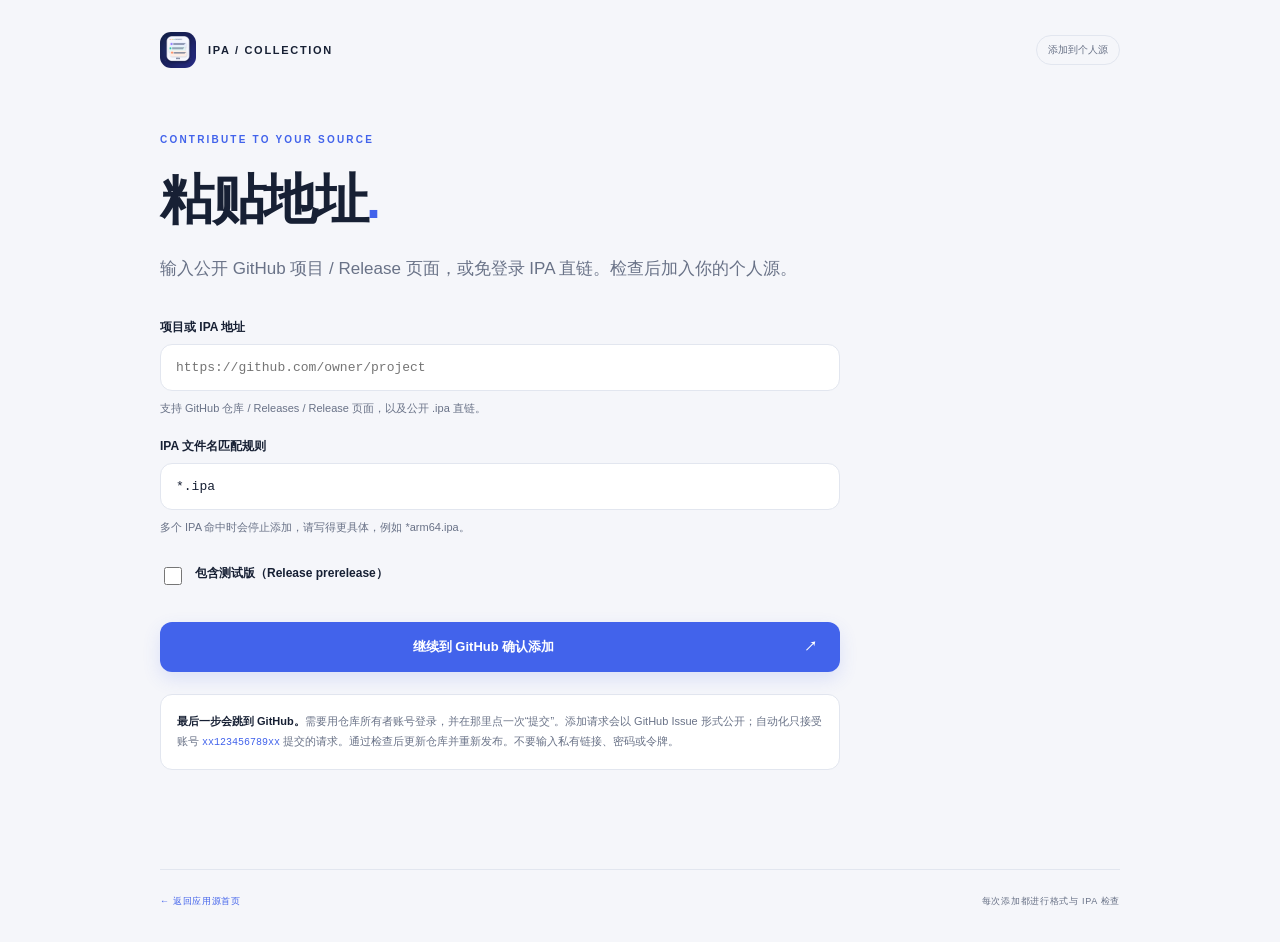
==== public/add.html @ 88cfee0f "Add files via upload" ====
<!doctype html>
<html lang="zh-CN">
<head>
<meta charset="utf-8"><meta name="viewport" content="width=device-width, initial-scale=1, viewport-fit=cover">
<meta name="color-scheme" content="light dark"><meta name="referrer" content="no-referrer">
<meta http-equiv="Content-Security-Policy" content="default-src 'self'; img-src 'self' https:; script-src 'self'; style-src 'self'; connect-src 'self'; base-uri 'none'; object-src 'none'; form-action 'self' https://github.com">
<title>添加应用 · 我的 IPA 应用源</title>
<link rel="icon" type="image/png" href="apple-touch-icon-v2.png"><link rel="apple-touch-icon" sizes="180x180" href="apple-touch-icon-v2.png"><link rel="stylesheet" href="style.css">
<script src="add.js" defer></script>
</head>
<body>
<main>
<header><a class="brand" href="./"><img src="apple-touch-icon-v2.png" width="36" height="36" alt=""><span>IPA / COLLECTION</span></a><span class="pill">添加到个人源</span></header>
<section class="hero add-hero">
<p class="eyebrow">CONTRIBUTE TO YOUR SOURCE</p>
<h1>粘贴地址<span class="dot">.</span></h1>
<p class="lead">输入公开 GitHub 项目 / Release 页面，或免登录 IPA 直链。检查后加入你的个人源。</p>
<form id="add-form">
<label for="project-url">项目或 IPA 地址</label>
<input id="project-url" name="url" type="url" placeholder="https://github.com/owner/project" autocomplete="url" required>
<p class="field-hint">支持 GitHub 仓库 / Releases / Release 页面，以及公开 .ipa 直链。</p>
<label for="asset-pattern">IPA 文件名匹配规则</label>
<input id="asset-pattern" name="pattern" type="text" value="*.ipa" maxlength="120" autocomplete="off">
<p class="field-hint">多个 IPA 命中时会停止添加，请写得更具体，例如 *arm64.ipa。</p>
<label class="check-row"><input id="prerelease" type="checkbox"><span>包含测试版（Release prerelease）</span></label>
<button class="submit-button" type="submit">继续到 GitHub 确认添加 <span aria-hidden="true">↗</span></button>
</form>
<div class="privacy-note"><strong>最后一步会跳到 GitHub。</strong>需要用仓库所有者账号登录，并在那里点一次“提交”。添加请求会以 GitHub Issue 形式公开；自动化只接受账号 <code>xx123456789xx</code> 提交的请求。通过检查后更新仓库并重新发布。不要输入私有链接、密码或令牌。</div>
<p class="notice" id="form-message" role="status"></p>
</section>
<footer><a href="./">← 返回应用源首页</a><span>每次添加都进行格式与 IPA 检查</span></footer>
</main>
</body></html>
---- public/style.css ----
:root{color-scheme:light dark;--bg:#f5f6fa;--card:#fff;--ink:#172034;--muted:#697287;--line:#e2e6ef;--accent:#4263eb}*{box-sizing:border-box}body{margin:0;background:var(--bg);color:var(--ink);font-family:-apple-system,BlinkMacSystemFont,"Segoe UI",sans-serif;-webkit-font-smoothing:antialiased}main{max-width:1040px;padding:0 40px;margin:auto}header{height:100px;display:flex;align-items:center;justify-content:space-between;gap:12px}.brand{display:flex;align-items:center;gap:12px;color:var(--ink);font-size:11px;font-weight:750;letter-spacing:1.7px;text-decoration:none}.brand img{border-radius:11px}.pill{font-size:10px;color:var(--muted);border:1px solid var(--line);border-radius:30px;padding:7px 11px;white-space:nowrap}.hero{padding:56px 0 58px;max-width:730px}.eyebrow{font-size:10px;font-weight:750;color:var(--accent);letter-spacing:2.2px;margin:0 0 24px}h1{font-size:68px;line-height:1.13;letter-spacing:-2.5px;margin:0;font-weight:800;overflow-wrap:anywhere}.dot{color:var(--accent)}.lead{font-size:17px;line-height:1.8;color:var(--muted);margin:24px 0 28px}.actions{display:flex;gap:12px;align-items:center;flex-wrap:wrap}button,.secondary,.submit-button{font:inherit;font-size:13px;font-weight:650;border-radius:12px;padding:15px 22px;cursor:pointer;text-decoration:none;border:1px solid transparent}button{background:var(--accent);color:#fff;box-shadow:0 7px 18px #4263eb25}button span{margin-left:20px}.secondary{color:var(--ink);background:var(--card);border-color:var(--line)}.url-label{display:block;margin-top:28px;font-size:11px;color:var(--muted)}input{margin-top:8px;display:block;width:100%;padding:12px;border:1px solid var(--line);border-radius:8px;font-family:ui-monospace,monospace;font-size:11px;color:var(--muted);background:var(--card)}.notice{font-size:11px;line-height:1.7;color:var(--muted);min-height:19px}.collection{border-top:1px solid var(--line);padding:30px 0}.section-heading{display:flex;align-items:center;justify-content:space-between;margin-bottom:20px}h2{font-size:19px;letter-spacing:-.5px;margin:0}#count{font-size:11px;color:var(--muted)}.empty{padding:42px 20px;border:1px dashed #cfd5e3;border-radius:18px;text-align:center;background:var(--card)}.empty .symbol{font-size:28px;color:var(--accent);margin-bottom:15px}.empty h3{font-size:16px;margin:0 0 10px}.empty p{font-size:12px;color:var(--muted);line-height:1.9;margin:0}.app-card{display:flex;align-items:center;gap:16px;padding:20px;background:var(--card);border:1px solid var(--line);border-radius:16px;margin-bottom:12px}.app-icon{border-radius:13px;object-fit:cover;flex-shrink:0}.app-info{min-width:0;flex:1}.app-info h3{font-size:16px;margin:0 0 5px;overflow-wrap:anywhere}.app-id,.app-meta{font-size:11px;color:var(--muted);margin:4px 0;overflow-wrap:anywhere}.download{font-size:11px;color:var(--accent);font-weight:700;text-decoration:none;white-space:nowrap}.notes{display:grid;grid-template-columns:repeat(3,1fr);gap:30px;margin:18px 0 50px}.number{font:12px ui-monospace,monospace;color:var(--accent)}.notes h3{font-size:13px;margin:12px 0 8px}.notes p{font-size:11px;line-height:1.9;color:var(--muted);margin:0}footer{display:flex;justify-content:space-between;gap:14px;border-top:1px solid var(--line);padding:25px 0 35px;font-size:9px;color:var(--muted);letter-spacing:.7px}@media(max-width:600px){main{padding:0 24px}header{height:82px}.brand{font-size:9px;letter-spacing:1px;gap:9px}.brand img{width:30px;height:30px}.hero{padding:38px 0 36px}h1{font-size:49px;letter-spacing:-1.8px}.lead{font-size:15px}.notes{grid-template-columns:1fr;gap:25px;margin:12px 0 35px}.notes>div{display:grid;grid-template-columns:30px 1fr;column-gap:10px}.notes h3{margin:0 0 6px}.notes p{grid-column:2}.number{grid-row:1/3}.app-card{padding:14px;gap:10px}.app-icon{width:44px;height:44px}.app-info h3{font-size:14px}footer{font-size:8px;flex-wrap:wrap}}@media(prefers-color-scheme:dark){:root{--bg:#111521;--card:#191f2e;--ink:#edf1fa;--muted:#9aa5bc;--line:#2b3447;--accent:#91a6ff}.empty{border-color:#34415c}button{color:#111521}}

.add-hero{max-width:680px;padding-top:34px}.add-hero h1{font-size:54px;margin-bottom:12px}.add-hero form{margin-top:34px}.add-hero form>label{display:block;margin:21px 0 8px;font-size:12px;font-weight:700;color:var(--ink)}.add-hero input[type=url],.add-hero input[type=text]{font:13px ui-monospace,monospace;color:var(--ink);padding:15px;border:1px solid var(--line);border-radius:12px;background:var(--card);outline:none}.add-hero input:focus{border-color:var(--accent);box-shadow:0 0 0 3px color-mix(in srgb,var(--accent) 17%,transparent)}.field-hint{font-size:11px;line-height:1.7;color:var(--muted);margin:8px 0}.check-row{display:flex!important;align-items:center;gap:10px;margin:22px 0!important;font-size:12px!important}.check-row input{width:18px;height:18px;accent-color:var(--accent)}.submit-button{width:100%;margin-top:12px;background:var(--accent);color:white;box-shadow:0 7px 18px #4263eb25}.submit-button span{float:right}.privacy-note{margin-top:22px;padding:16px;border-radius:12px;border:1px solid var(--line);background:var(--card);font-size:11px;line-height:1.85;color:var(--muted)}.privacy-note strong{color:var(--ink)}.privacy-note code{font-size:10px;color:var(--accent)}footer a{color:var(--accent);text-decoration:none}@media(prefers-color-scheme:dark){.submit-button{color:#111521}}@media(max-width:600px){.add-hero{padding-top:20px}.add-hero h1{font-size:44px}.add-hero form{margin-top:26px}}
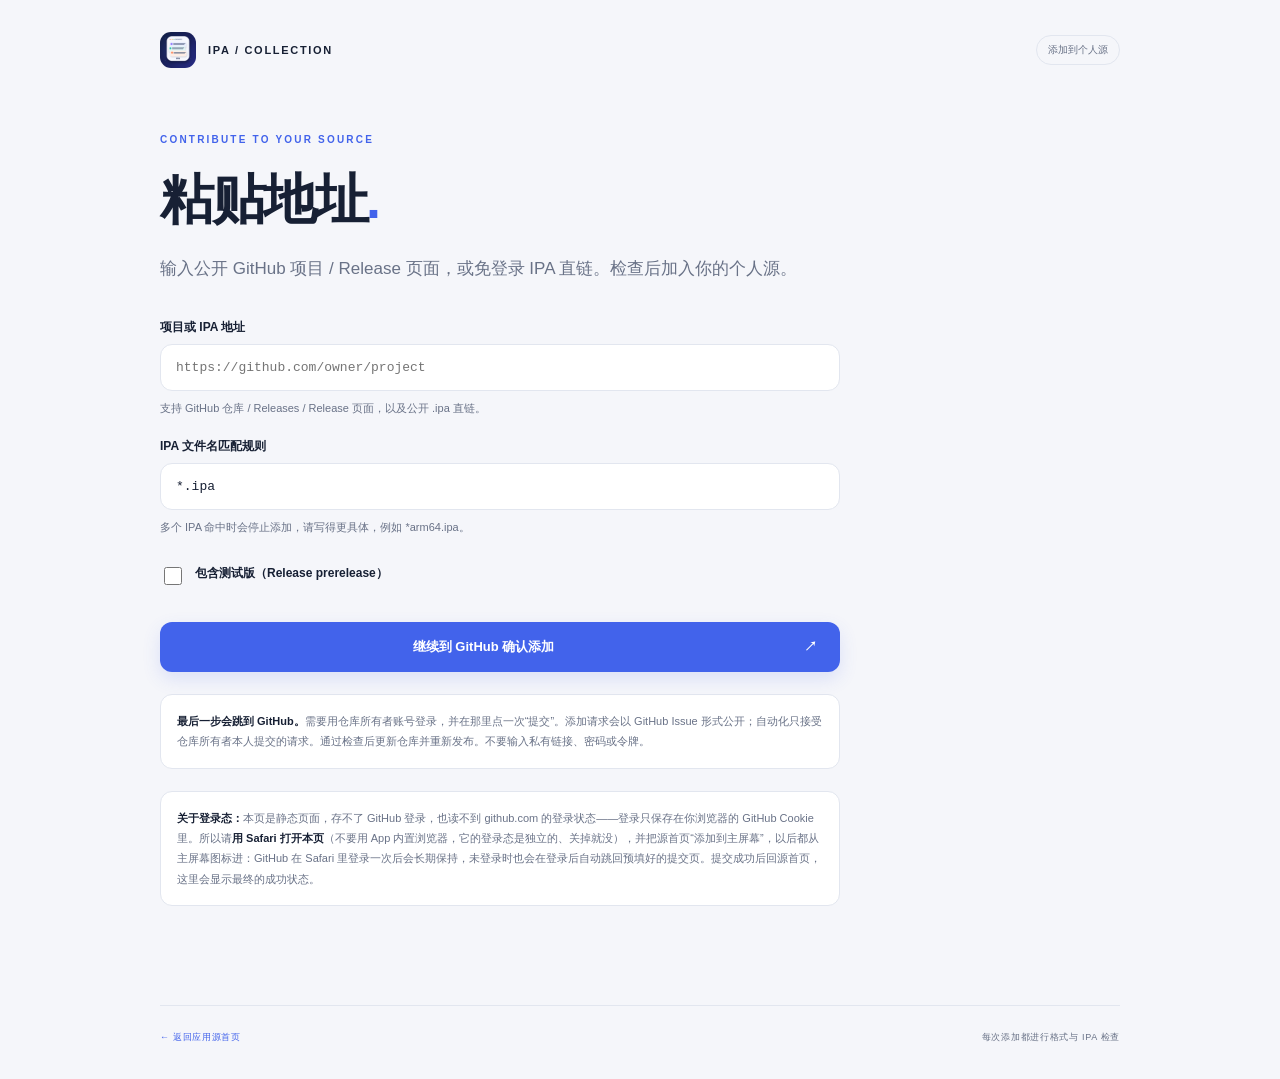
==== commit 18ec563a: "Upgrade IPA source template to v1.3.0: public/add.html" ====
--- a/public/add.html
+++ b/public/add.html
@@ -2,7 +2,11 @@
 <html lang="zh-CN">
 <head>
 <meta charset="utf-8"><meta name="viewport" content="width=device-width, initial-scale=1, viewport-fit=cover">
-<meta name="color-scheme" content="light dark"><meta name="referrer" content="no-referrer">
+<meta name="color-scheme" content="light dark">
+<meta name="mobile-web-app-capable" content="yes">
+<meta name="apple-mobile-web-app-capable" content="yes">
+<meta name="apple-mobile-web-app-title" content="IPA 应用源">
+<meta name="referrer" content="no-referrer">
 <meta http-equiv="Content-Security-Policy" content="default-src 'self'; img-src 'self' https:; script-src 'self'; style-src 'self'; connect-src 'self'; base-uri 'none'; object-src 'none'; form-action 'self' https://github.com">
 <title>添加应用 · 我的 IPA 应用源</title>
 <link rel="icon" type="image/png" href="apple-touch-icon-v2.png"><link rel="apple-touch-icon" sizes="180x180" href="apple-touch-icon-v2.png"><link rel="stylesheet" href="style.css">
@@ -25,7 +29,8 @@
 <label class="check-row"><input id="prerelease" type="checkbox"><span>包含测试版（Release prerelease）</span></label>
 <button class="submit-button" type="submit">继续到 GitHub 确认添加 <span aria-hidden="true">↗</span></button>
 </form>
-<div class="privacy-note"><strong>最后一步会跳到 GitHub。</strong>需要用仓库所有者账号登录，并在那里点一次“提交”。添加请求会以 GitHub Issue 形式公开；自动化只接受账号 <code>xx123456789xx</code> 提交的请求。通过检查后更新仓库并重新发布。不要输入私有链接、密码或令牌。</div>
+<div class="privacy-note"><strong>最后一步会跳到 GitHub。</strong>需要用仓库所有者账号登录，并在那里点一次“提交”。添加请求会以 GitHub Issue 形式公开；自动化只接受仓库所有者本人提交的请求。通过检查后更新仓库并重新发布。不要输入私有链接、密码或令牌。</div>
+<div class="privacy-note"><strong>关于登录态：</strong>本页是静态页面，存不了 GitHub 登录，也读不到 github.com 的登录状态——登录只保存在你浏览器的 GitHub Cookie 里。所以请<strong>用 Safari 打开本页</strong>（不要用 App 内置浏览器，它的登录态是独立的、关掉就没），并把源首页“添加到主屏幕”，以后都从主屏幕图标进：GitHub 在 Safari 里登录一次后会长期保持，未登录时也会在登录后自动跳回预填好的提交页。提交成功后回源首页，这里会显示最终的成功状态。</div>
 <p class="notice" id="form-message" role="status"></p>
 </section>
 <footer><a href="./">← 返回应用源首页</a><span>每次添加都进行格式与 IPA 检查</span></footer>
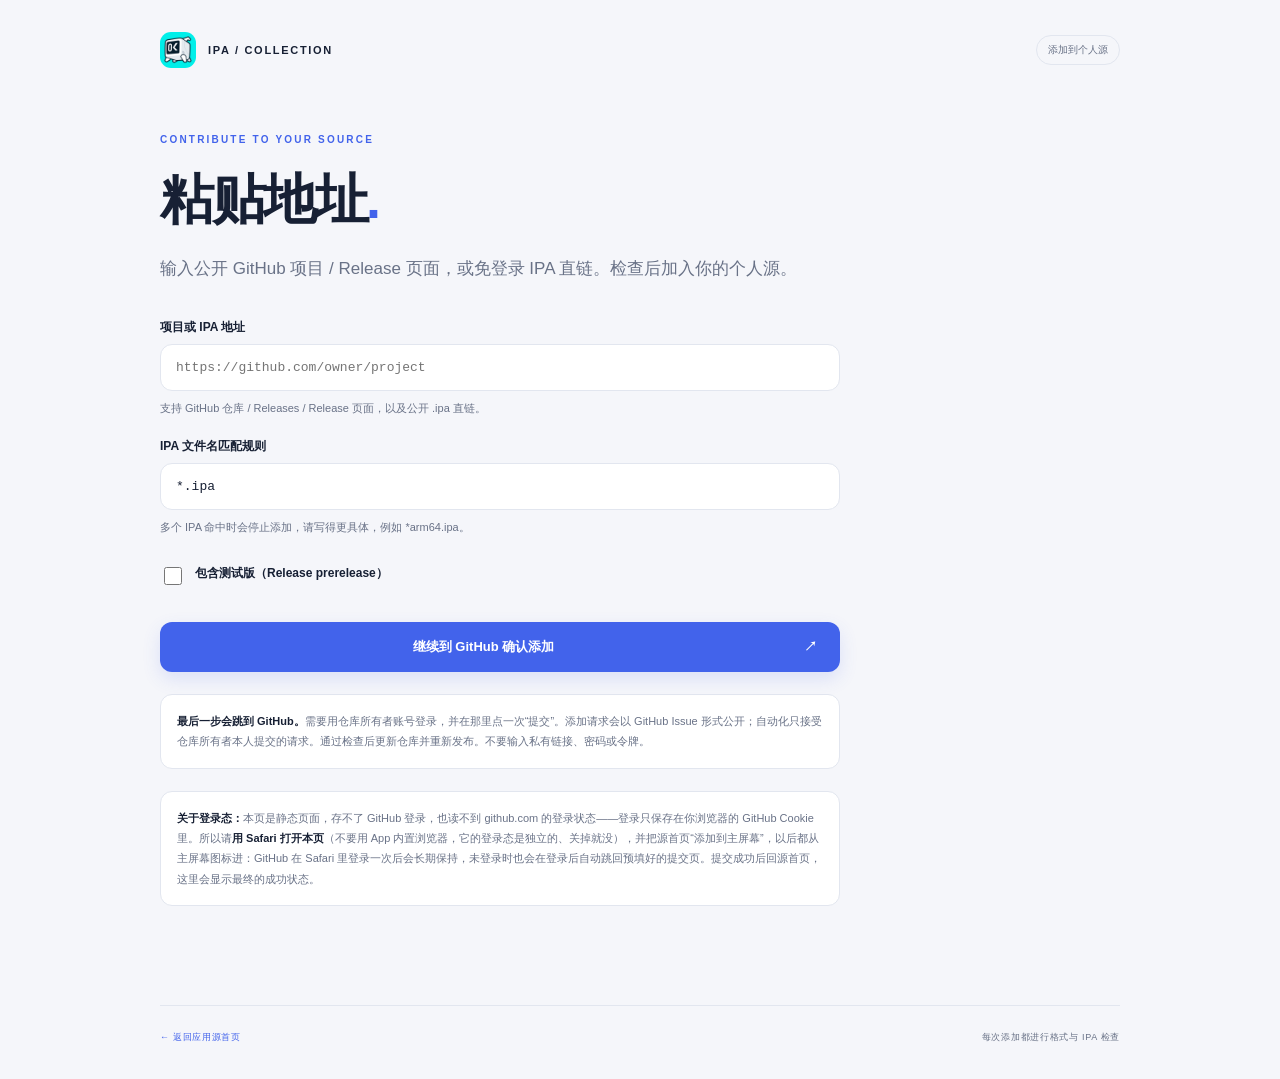
==== commit 7a213277: "Rebrand add page to AltStore Gallery" ====
--- a/public/add.html
+++ b/public/add.html
@@ -8,13 +8,13 @@
 <meta name="apple-mobile-web-app-title" content="IPA 应用源">
 <meta name="referrer" content="no-referrer">
 <meta http-equiv="Content-Security-Policy" content="default-src 'self'; img-src 'self' https:; script-src 'self'; style-src 'self'; connect-src 'self'; base-uri 'none'; object-src 'none'; form-action 'self' https://github.com">
-<title>添加应用 · 我的 IPA 应用源</title>
-<link rel="icon" type="image/png" href="apple-touch-icon-v2.png"><link rel="apple-touch-icon" sizes="180x180" href="apple-touch-icon-v2.png"><link rel="stylesheet" href="style.css">
+<title>添加应用 · AltStore Gallery</title>
+<link rel="icon" type="image/png" href="AltStore-Gallery.png"><link rel="apple-touch-icon" sizes="180x180" href="AltStore-Gallery.png"><link rel="stylesheet" href="style.css">
 <script src="add.js" defer></script>
 </head>
 <body>
 <main>
-<header><a class="brand" href="./"><img src="apple-touch-icon-v2.png" width="36" height="36" alt=""><span>IPA / COLLECTION</span></a><span class="pill">添加到个人源</span></header>
+<header><a class="brand" href="./"><img src="AltStore-Gallery.png" width="36" height="36" alt=""><span>IPA / COLLECTION</span></a><span class="pill">添加到个人源</span></header>
 <section class="hero add-hero">
 <p class="eyebrow">CONTRIBUTE TO YOUR SOURCE</p>
 <h1>粘贴地址<span class="dot">.</span></h1>
--- a/public/style.css
+++ b/public/style.css
@@ -1,3 +1,4 @@
 :root{color-scheme:light dark;--bg:#f5f6fa;--card:#fff;--ink:#172034;--muted:#697287;--line:#e2e6ef;--accent:#4263eb}*{box-sizing:border-box}body{margin:0;background:var(--bg);color:var(--ink);font-family:-apple-system,BlinkMacSystemFont,"Segoe UI",sans-serif;-webkit-font-smoothing:antialiased}main{max-width:1040px;padding:0 40px;margin:auto}header{height:100px;display:flex;align-items:center;justify-content:space-between;gap:12px}.brand{display:flex;align-items:center;gap:12px;color:var(--ink);font-size:11px;font-weight:750;letter-spacing:1.7px;text-decoration:none}.brand img{border-radius:11px}.pill{font-size:10px;color:var(--muted);border:1px solid var(--line);border-radius:30px;padding:7px 11px;white-space:nowrap}.hero{padding:56px 0 58px;max-width:730px}.eyebrow{font-size:10px;font-weight:750;color:var(--accent);letter-spacing:2.2px;margin:0 0 24px}h1{font-size:68px;line-height:1.13;letter-spacing:-2.5px;margin:0;font-weight:800;overflow-wrap:anywhere}.dot{color:var(--accent)}.lead{font-size:17px;line-height:1.8;color:var(--muted);margin:24px 0 28px}.actions{display:flex;gap:12px;align-items:center;flex-wrap:wrap}button,.secondary,.submit-button{font:inherit;font-size:13px;font-weight:650;border-radius:12px;padding:15px 22px;cursor:pointer;text-decoration:none;border:1px solid transparent}button{background:var(--accent);color:#fff;box-shadow:0 7px 18px #4263eb25}button span{margin-left:20px}.secondary{color:var(--ink);background:var(--card);border-color:var(--line)}.url-label{display:block;margin-top:28px;font-size:11px;color:var(--muted)}input{margin-top:8px;display:block;width:100%;padding:12px;border:1px solid var(--line);border-radius:8px;font-family:ui-monospace,monospace;font-size:11px;color:var(--muted);background:var(--card)}.notice{font-size:11px;line-height:1.7;color:var(--muted);min-height:19px}.collection{border-top:1px solid var(--line);padding:30px 0}.section-heading{display:flex;align-items:center;justify-content:space-between;margin-bottom:20px}h2{font-size:19px;letter-spacing:-.5px;margin:0}#count{font-size:11px;color:var(--muted)}.empty{padding:42px 20px;border:1px dashed #cfd5e3;border-radius:18px;text-align:center;background:var(--card)}.empty .symbol{font-size:28px;color:var(--accent);margin-bottom:15px}.empty h3{font-size:16px;margin:0 0 10px}.empty p{font-size:12px;color:var(--muted);line-height:1.9;margin:0}.app-card{display:flex;align-items:center;gap:16px;padding:20px;background:var(--card);border:1px solid var(--line);border-radius:16px;margin-bottom:12px}.app-icon{border-radius:13px;object-fit:cover;flex-shrink:0}.app-info{min-width:0;flex:1}.app-info h3{font-size:16px;margin:0 0 5px;overflow-wrap:anywhere}.app-id,.app-meta{font-size:11px;color:var(--muted);margin:4px 0;overflow-wrap:anywhere}.download{font-size:11px;color:var(--accent);font-weight:700;text-decoration:none;white-space:nowrap}.notes{display:grid;grid-template-columns:repeat(3,1fr);gap:30px;margin:18px 0 50px}.number{font:12px ui-monospace,monospace;color:var(--accent)}.notes h3{font-size:13px;margin:12px 0 8px}.notes p{font-size:11px;line-height:1.9;color:var(--muted);margin:0}footer{display:flex;justify-content:space-between;gap:14px;border-top:1px solid var(--line);padding:25px 0 35px;font-size:9px;color:var(--muted);letter-spacing:.7px}@media(max-width:600px){main{padding:0 24px}header{height:82px}.brand{font-size:9px;letter-spacing:1px;gap:9px}.brand img{width:30px;height:30px}.hero{padding:38px 0 36px}h1{font-size:49px;letter-spacing:-1.8px}.lead{font-size:15px}.notes{grid-template-columns:1fr;gap:25px;margin:12px 0 35px}.notes>div{display:grid;grid-template-columns:30px 1fr;column-gap:10px}.notes h3{margin:0 0 6px}.notes p{grid-column:2}.number{grid-row:1/3}.app-card{padding:14px;gap:10px}.app-icon{width:44px;height:44px}.app-info h3{font-size:14px}footer{font-size:8px;flex-wrap:wrap}}@media(prefers-color-scheme:dark){:root{--bg:#111521;--card:#191f2e;--ink:#edf1fa;--muted:#9aa5bc;--line:#2b3447;--accent:#91a6ff}.empty{border-color:#34415c}button{color:#111521}}
 
+.add-status{font-weight:650;color:var(--ink);border:1px solid var(--line);background:var(--card);border-radius:12px;padding:12px 14px}
 .add-hero{max-width:680px;padding-top:34px}.add-hero h1{font-size:54px;margin-bottom:12px}.add-hero form{margin-top:34px}.add-hero form>label{display:block;margin:21px 0 8px;font-size:12px;font-weight:700;color:var(--ink)}.add-hero input[type=url],.add-hero input[type=text]{font:13px ui-monospace,monospace;color:var(--ink);padding:15px;border:1px solid var(--line);border-radius:12px;background:var(--card);outline:none}.add-hero input:focus{border-color:var(--accent);box-shadow:0 0 0 3px color-mix(in srgb,var(--accent) 17%,transparent)}.field-hint{font-size:11px;line-height:1.7;color:var(--muted);margin:8px 0}.check-row{display:flex!important;align-items:center;gap:10px;margin:22px 0!important;font-size:12px!important}.check-row input{width:18px;height:18px;accent-color:var(--accent)}.submit-button{width:100%;margin-top:12px;background:var(--accent);color:white;box-shadow:0 7px 18px #4263eb25}.submit-button span{float:right}.privacy-note{margin-top:22px;padding:16px;border-radius:12px;border:1px solid var(--line);background:var(--card);font-size:11px;line-height:1.85;color:var(--muted)}.privacy-note strong{color:var(--ink)}.privacy-note code{font-size:10px;color:var(--accent)}footer a{color:var(--accent);text-decoration:none}@media(prefers-color-scheme:dark){.submit-button{color:#111521}}@media(max-width:600px){.add-hero{padding-top:20px}.add-hero h1{font-size:44px}.add-hero form{margin-top:26px}}
